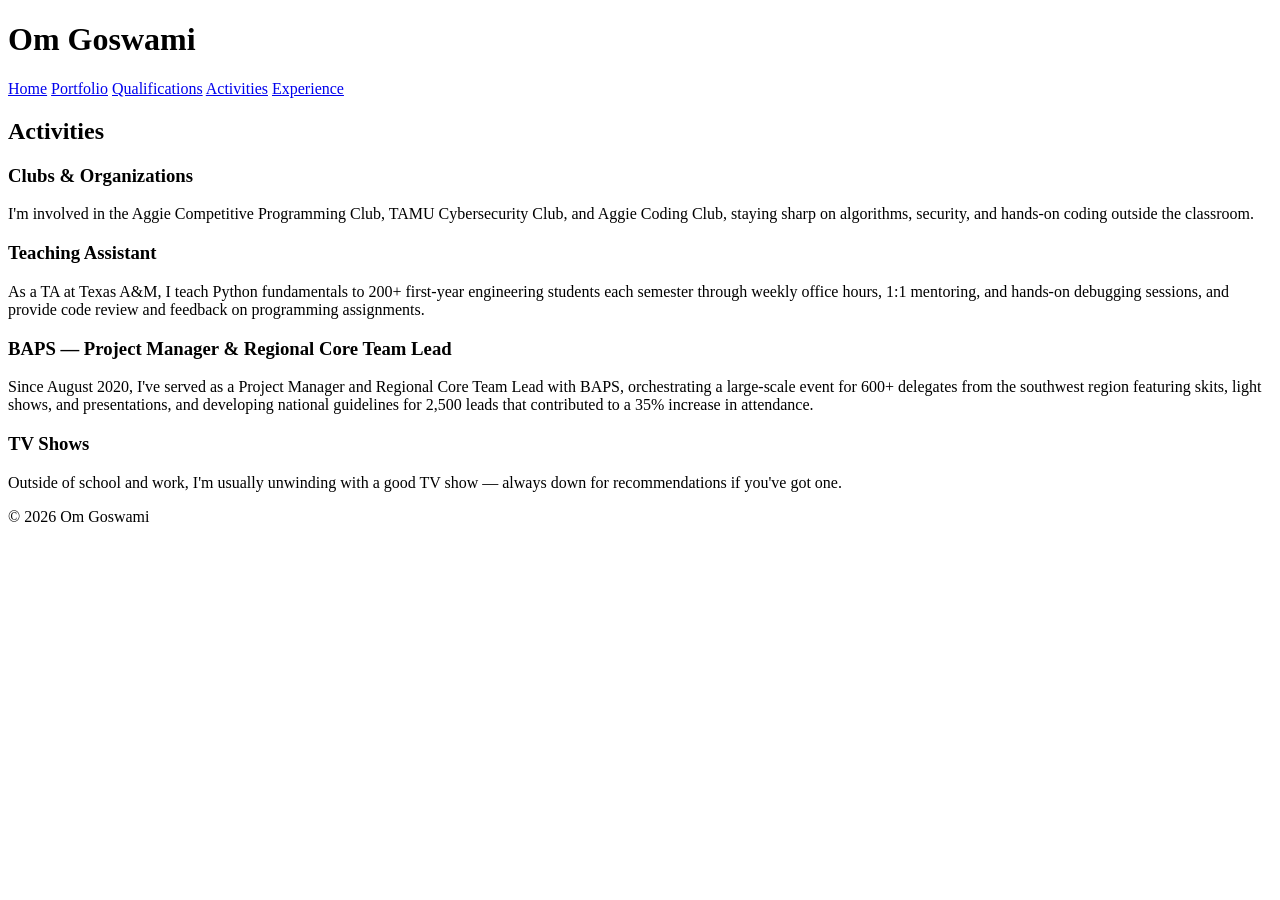
==== activities.html @ fc03dbe0 "Have added the structure and finished up the HTML file for all the pages except for the GenAI page." ====
<!DOCTYPE html>
<html>
<head>
<link rel="stylesheet" href="style1.css">
<meta charset="UTF-8">
<title>Om Goswami</title>
</head>
<body>

<h1>Om Goswami</h1>

<a href="index.html">Home</a>
<a href="portfolio.html">Portfolio</a>
<a href="qualifications.html">Qualifications</a>
<a href="activities.html">Activities</a>
<a href="sandbox.html">Experience</a>

<h2>Activities</h2>

<h3>Clubs & Organizations</h3>
<p>I'm involved in the Aggie Competitive Programming Club, TAMU Cybersecurity Club, and Aggie Coding Club, staying sharp on algorithms, security, and hands-on coding outside the classroom.</p>

<h3>Teaching Assistant</h3>
<p>As a TA at Texas A&M, I teach Python fundamentals to 200+ first-year engineering students each semester through weekly office hours, 1:1 mentoring, and hands-on debugging sessions, and provide code review and feedback on programming assignments.</p>

<h3>BAPS — Project Manager & Regional Core Team Lead</h3>
<p>Since August 2020, I've served as a Project Manager and Regional Core Team Lead with BAPS, orchestrating a large-scale event for 600+ delegates from the southwest region featuring skits, light shows, and presentations, and developing national guidelines for 2,500 leads that contributed to a 35% increase in attendance.</p>

<h3>TV Shows</h3>
<p>Outside of school and work, I'm usually unwinding with a good TV show — always down for recommendations if you've got one.</p>

<p>&copy; 2026 Om Goswami</p>

</body>
</html>
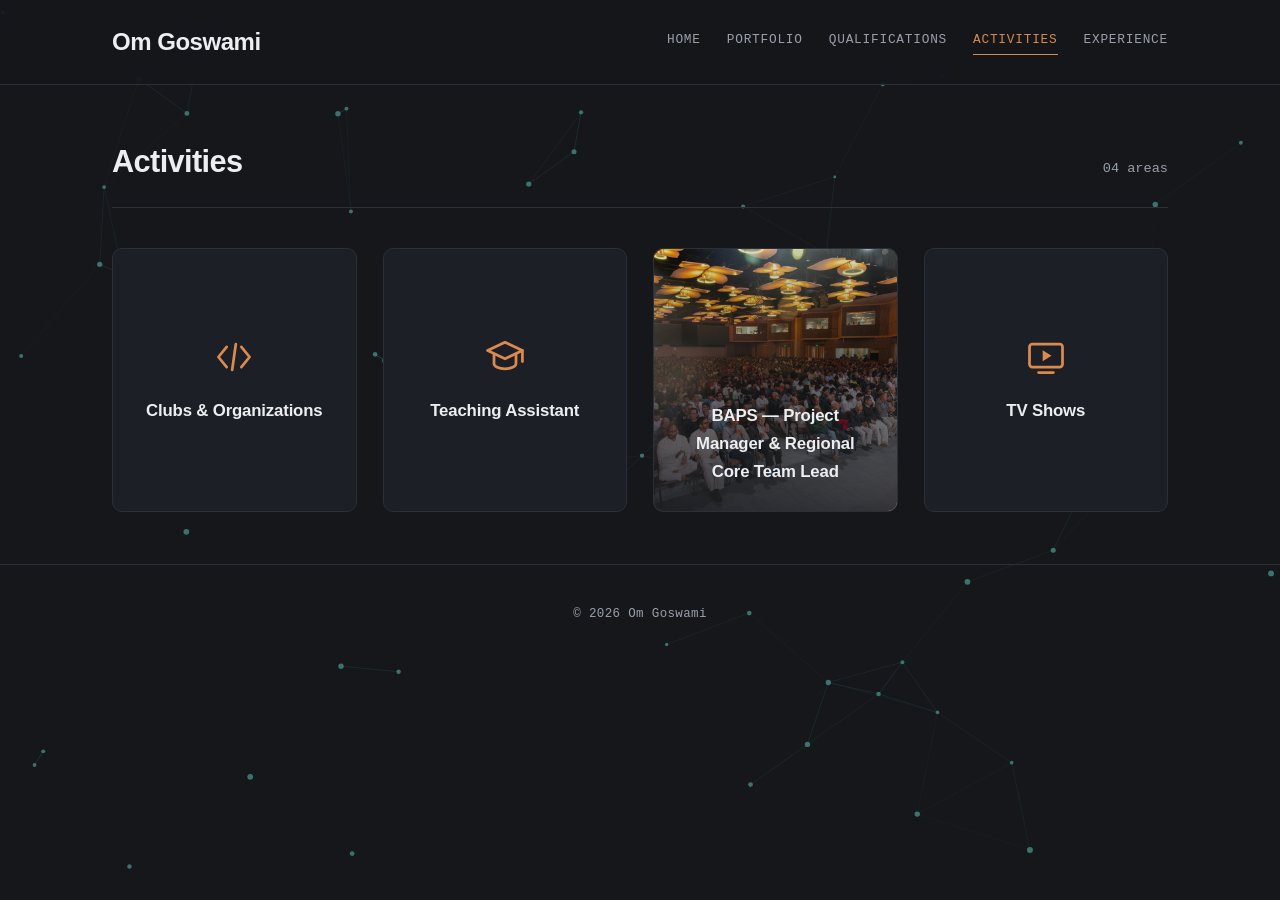
==== commit 75519ccc: "Added the css styling for all the pages and I also updated the HTML files for the pages. I have also" ====
--- a/activities.html
+++ b/activities.html
@@ -1,35 +1,218 @@
 <!DOCTYPE html>
-<html>
+<html lang="en">
 <head>
+<meta charset="UTF-8">
+<meta name="viewport" content="width=device-width, initial-scale=1.0">
 <link rel="stylesheet" href="style1.css">
-<meta charset="UTF-8">
-<title>Om Goswami</title>
+<title>Om Goswami - Activities</title>
 </head>
 <body>
 
-<h1>Om Goswami</h1>
-
-<a href="index.html">Home</a>
-<a href="portfolio.html">Portfolio</a>
-<a href="qualifications.html">Qualifications</a>
-<a href="activities.html">Activities</a>
-<a href="sandbox.html">Experience</a>
-
-<h2>Activities</h2>
-
-<h3>Clubs & Organizations</h3>
-<p>I'm involved in the Aggie Competitive Programming Club, TAMU Cybersecurity Club, and Aggie Coding Club, staying sharp on algorithms, security, and hands-on coding outside the classroom.</p>
-
-<h3>Teaching Assistant</h3>
-<p>As a TA at Texas A&M, I teach Python fundamentals to 200+ first-year engineering students each semester through weekly office hours, 1:1 mentoring, and hands-on debugging sessions, and provide code review and feedback on programming assignments.</p>
-
-<h3>BAPS — Project Manager & Regional Core Team Lead</h3>
-<p>Since August 2020, I've served as a Project Manager and Regional Core Team Lead with BAPS, orchestrating a large-scale event for 600+ delegates from the southwest region featuring skits, light shows, and presentations, and developing national guidelines for 2,500 leads that contributed to a 35% increase in attendance.</p>
-
-<h3>TV Shows</h3>
-<p>Outside of school and work, I'm usually unwinding with a good TV show — always down for recommendations if you've got one.</p>
-
-<p>&copy; 2026 Om Goswami</p>
+<canvas id="bg-canvas"></canvas>
+
+<header class="site-header">
+    <div class="page-wrap">
+        <h1 class="site-title">Om Goswami</h1>
+        <nav class="site-nav">
+            <a href="index.html">Home</a>
+            <a href="portfolio.html">Portfolio</a>
+            <a href="qualifications.html">Qualifications</a>
+            <a href="activities.html" class="active">Activities</a>
+            <a href="sandbox.html">Experience</a>
+        </nav>
+    </div>
+</header>
+
+<main class="page-wrap">
+
+    <section class="section">
+        <div class="section-heading">
+            <h2 class="section-title">Activities</h2>
+            <span class="section-count">04 areas</span>
+        </div>
+        <div class="card-grid">
+
+            <div class="flip-card">
+                <div class="flip-card-inner">
+                    <div class="flip-face flip-front">
+                        <svg class="card-icon" viewBox="0 0 24 24" fill="none" stroke="currentColor" stroke-width="1.5" stroke-linecap="round" stroke-linejoin="round">
+                            <path d="M8 6.5L3.5 12 8 17.5"></path>
+                            <path d="M16 6.5L20.5 12 16 17.5"></path>
+                            <path d="M13 5l-2 14"></path>
+                        </svg>
+                        <h3 class="card-title">Clubs &amp; Organizations</h3>
+                    </div>
+                    <div class="flip-face flip-back">
+                        <div>
+                            <h3 class="card-title">Clubs &amp; Organizations</h3>
+                            <p class="card-desc">I'm involved in the Aggie Competitive Programming Club, TAMU Cybersecurity Club, and Aggie Coding Club, staying sharp on algorithms, security, and hands-on coding outside the classroom.</p>
+                        </div>
+                    </div>
+                </div>
+            </div>
+
+            <div class="flip-card">
+                <div class="flip-card-inner">
+                    <div class="flip-face flip-front">
+                        <svg class="card-icon" viewBox="0 0 24 24" fill="none" stroke="currentColor" stroke-width="1.5" stroke-linecap="round" stroke-linejoin="round">
+                            <path d="M12 4L2.5 8.5 12 13l9.5-4.5z"></path>
+                            <path d="M6 10.7v5c0 1.4 2.7 2.8 6 2.8s6-1.4 6-2.8v-5"></path>
+                            <path d="M21.5 8.5v6"></path>
+                        </svg>
+                        <h3 class="card-title">Teaching Assistant</h3>
+                    </div>
+                    <div class="flip-face flip-back">
+                        <div>
+                            <h3 class="card-title">Teaching Assistant</h3>
+                            <p class="card-desc">As a TA at Texas A&amp;M, I teach Python fundamentals to 200+ first-year engineering students each semester through weekly office hours, 1:1 mentoring, and hands-on debugging sessions, and provide code review and feedback on programming assignments.</p>
+                        </div>
+                    </div>
+                </div>
+            </div>
+
+            <div class="flip-card">
+                <div class="flip-card-inner">
+                    <div class="flip-face flip-front has-photo">
+                        <img class="card-photo" src="mandir.jpg" alt="BAPS event">
+                        <div class="card-photo-overlay"></div>
+                        <h3 class="card-title">BAPS &mdash; Project Manager &amp; Regional Core Team Lead</h3>
+                    </div>
+                    <div class="flip-face flip-back">
+                        <div>
+                            <h3 class="card-title">BAPS</h3>
+                            <p class="card-desc">Since August 2020, I've served as a Project Manager and Regional Core Team Lead with BAPS, orchestrating a large-scale event for 600+ delegates from the southwest region featuring skits, light shows, and presentations, and developing national guidelines for 2,500 leads that contributed to a 35% increase in attendance.</p>
+                        </div>
+                        <div class="card-links">
+                            <a class="card-link" href="https://www.baps.org" target="_blank" rel="noopener">Learn More</a>
+                        </div>
+                    </div>
+                </div>
+            </div>
+
+            <div class="flip-card">
+                <div class="flip-card-inner">
+                    <div class="flip-face flip-front">
+                        <svg class="card-icon" viewBox="0 0 24 24" fill="none" stroke="currentColor" stroke-width="1.5" stroke-linecap="round" stroke-linejoin="round">
+                            <rect x="3" y="5" width="18" height="12.5" rx="1.5"></rect>
+                            <path d="M10.2 8.3l4.8 3-4.8 3z" fill="currentColor" stroke="none"></path>
+                            <path d="M8 20.5h8"></path>
+                        </svg>
+                        <h3 class="card-title">TV Shows</h3>
+                    </div>
+                    <div class="flip-face flip-back">
+                        <div>
+                            <h3 class="card-title">TV Shows</h3>
+                            <p class="card-desc">Outside of school and work, I'm usually unwinding with a good TV show &mdash; always down for recommendations if you've got one.</p>
+                        </div>
+                    </div>
+                </div>
+            </div>
+
+        </div>
+    </section>
+
+</main>
+
+<footer class="site-footer">
+    <p>&copy; 2026 Om Goswami</p>
+</footer>
+
+<script>
+(function () {
+    var reduceMotion = window.matchMedia("(prefers-reduced-motion: reduce)").matches;
+    var canvas = document.getElementById("bg-canvas");
+    if (!canvas || !canvas.getContext) return;
+    var ctx = canvas.getContext("2d");
+    var width, height, nodes = [];
+    var mouse = { x: null, y: null };
+
+    function resize() {
+        width = canvas.width = window.innerWidth;
+        height = canvas.height = window.innerHeight;
+    }
+
+    function initNodes() {
+        var count = Math.min(85, Math.max(34, Math.floor((width * height) / 20000)));
+        nodes = [];
+        for (var i = 0; i < count; i++) {
+            nodes.push({
+                x: Math.random() * width,
+                y: Math.random() * height,
+                vx: (Math.random() - 0.5) * 0.12,
+                vy: (Math.random() - 0.5) * 0.12,
+                r: 1.4 + Math.random() * 1.6
+            });
+        }
+    }
+
+    function step() {
+        ctx.clearRect(0, 0, width, height);
+
+        for (var i = 0; i < nodes.length; i++) {
+            var n = nodes[i];
+            n.x += n.vx;
+            n.y += n.vy;
+            if (n.x < 0 || n.x > width) n.vx *= -1;
+            if (n.y < 0 || n.y > height) n.vy *= -1;
+
+            for (var j = i + 1; j < nodes.length; j++) {
+                var m = nodes[j];
+                var dx = n.x - m.x, dy = n.y - m.y;
+                var dist = Math.sqrt(dx * dx + dy * dy);
+                if (dist < 150) {
+                    ctx.strokeStyle = "rgba(79, 163, 154, " + (0.2 * (1 - dist / 150)) + ")";
+                    ctx.lineWidth = 1;
+                    ctx.beginPath();
+                    ctx.moveTo(n.x, n.y);
+                    ctx.lineTo(m.x, m.y);
+                    ctx.stroke();
+                }
+            }
+
+            if (mouse.x !== null) {
+                var mdx = n.x - mouse.x, mdy = n.y - mouse.y;
+                var mdist = Math.sqrt(mdx * mdx + mdy * mdy);
+                if (mdist < 170) {
+                    ctx.strokeStyle = "rgba(217, 138, 79, " + (0.32 * (1 - mdist / 170)) + ")";
+                    ctx.lineWidth = 1;
+                    ctx.beginPath();
+                    ctx.moveTo(n.x, n.y);
+                    ctx.lineTo(mouse.x, mouse.y);
+                    ctx.stroke();
+                }
+            }
+
+            ctx.fillStyle = "rgba(79, 163, 154, 0.65)";
+            ctx.beginPath();
+            ctx.arc(n.x, n.y, n.r, 0, Math.PI * 2);
+            ctx.fill();
+        }
+
+        if (!reduceMotion) {
+            requestAnimationFrame(step);
+        }
+    }
+
+    window.addEventListener("resize", function () {
+        resize();
+        initNodes();
+    });
+
+    window.addEventListener("mousemove", function (e) {
+        mouse.x = e.clientX;
+        mouse.y = e.clientY;
+    });
+
+    window.addEventListener("mouseleave", function () {
+        mouse.x = null;
+        mouse.y = null;
+    });
+
+    resize();
+    initNodes();
+    step();
+})();
+</script>
 
 </body>
-</html>+</html>
--- a/style1.css
+++ b/style1.css
@@ -0,0 +1,516 @@
+/* ===================================================================
+   Om Goswami — Personal Website
+   Style 1: graphite + copper, technical/engineering voice
+   =================================================================== */
+
+* {
+    box-sizing: border-box;
+}
+
+html {
+    scroll-behavior: smooth;
+}
+
+:root {
+    --bg: #15171b;
+    --surface: #1c1f25;
+    --surface-2: #23272f;
+    --ink: #edeef1;
+    --ink-muted: #9aa0ab;
+    --accent: #d98a4f;
+    --accent-ink: #1c1005;
+    --accent-2: #4fa39a;
+    --border: #2b2f37;
+
+    --font-body: -apple-system, BlinkMacSystemFont, "Segoe UI", Roboto, Helvetica, Arial, sans-serif;
+    --font-mono: ui-monospace, "SF Mono", "SFMono-Regular", Consolas, "Liberation Mono", Menlo, monospace;
+
+    --ease-out-expo: cubic-bezier(0.16, 1, 0.3, 1);
+}
+
+body {
+    margin: 0;
+    padding: 0;
+    background-color: var(--bg);
+    color: var(--ink);
+    font-family: var(--font-body);
+    line-height: 1.65;
+}
+
+a {
+    color: var(--accent);
+    text-decoration: none;
+}
+
+a:hover {
+    text-decoration: underline;
+}
+
+img {
+    max-width: 100%;
+    display: block;
+}
+
+/* ---------- Background canvas host ---------- */
+
+#bg-canvas {
+    position: fixed;
+    inset: 0;
+    z-index: -1;
+    pointer-events: none;
+}
+
+/* ---------- Layout shell ---------- */
+
+.page-wrap {
+    max-width: 1120px;
+    margin: 0 auto;
+    padding: 0 32px;
+}
+
+.divider {
+    border: none;
+    border-top: 1px solid var(--border);
+    margin: 0;
+}
+
+/* ---------- Header / Navigation ---------- */
+
+.site-header {
+    background-color: rgba(21, 23, 27, 0.82);
+    backdrop-filter: blur(10px);
+    border-bottom: 1px solid var(--border);
+    position: sticky;
+    top: 0;
+    z-index: 10;
+}
+
+.site-header .page-wrap {
+    display: flex;
+    align-items: center;
+    justify-content: space-between;
+    flex-wrap: wrap;
+    padding-top: 22px;
+    padding-bottom: 22px;
+    gap: 16px;
+}
+
+.site-title {
+    margin: 0;
+    font-size: 1.5rem;
+    letter-spacing: -0.02em;
+    font-weight: 700;
+}
+
+.site-nav {
+    display: flex;
+    gap: 26px;
+    flex-wrap: wrap;
+}
+
+.site-nav a {
+    color: var(--ink-muted);
+    font-family: var(--font-mono);
+    font-weight: 500;
+    font-size: 0.8rem;
+    text-transform: uppercase;
+    letter-spacing: 0.06em;
+    padding-bottom: 4px;
+    border-bottom: 1px solid transparent;
+}
+
+.site-nav a:hover {
+    text-decoration: none;
+    color: var(--ink);
+    border-bottom-color: var(--accent);
+}
+
+.site-nav a.active {
+    color: var(--accent);
+    border-bottom-color: var(--accent);
+}
+
+/* ---------- Hero (landing page) ---------- */
+
+.hero {
+    display: grid;
+    grid-template-columns: 300px 1fr;
+    gap: 56px;
+    align-items: center;
+    padding: 64px 0 56px;
+}
+
+.hero-photo-frame {
+    position: relative;
+    width: 100%;
+}
+
+.hero-photo-frame::before {
+    content: "";
+    position: absolute;
+    top: 16px;
+    left: 16px;
+    width: 100%;
+    height: 100%;
+    background-color: var(--accent);
+    z-index: 0;
+}
+
+.hero-photo {
+    position: relative;
+    z-index: 1;
+    width: 100%;
+    aspect-ratio: 4 / 5;
+    object-fit: cover;
+    border: 1px solid var(--border);
+    filter: grayscale(35%) contrast(1.05);
+}
+
+.hero-intro p.eyebrow {
+    font-family: var(--font-mono);
+    color: var(--accent);
+    font-size: 0.8rem;
+    letter-spacing: 0.08em;
+    text-transform: uppercase;
+    margin: 0 0 10px;
+}
+
+.hero-intro h2 {
+    margin: 0 0 20px;
+    font-size: clamp(1.8rem, 2.6vw, 2.4rem);
+    letter-spacing: -0.02em;
+}
+
+.hero-intro p {
+    font-size: 1.05rem;
+    color: var(--ink-muted);
+    max-width: 62ch;
+}
+
+.hero-intro strong {
+    color: var(--ink);
+}
+
+.btn {
+    display: inline-block;
+    margin-top: 8px;
+    padding: 11px 24px;
+    background-color: var(--accent);
+    color: var(--accent-ink);
+    font-weight: 700;
+    letter-spacing: 0.01em;
+    border: 1px solid var(--accent);
+    border-radius: 3px;
+    transition: transform 0.25s var(--ease-out-expo), background-color 0.25s ease;
+}
+
+.btn:hover {
+    background-color: #e6a06a;
+    text-decoration: none;
+    transform: translateY(-2px);
+}
+
+.hero-actions {
+    display: flex;
+    align-items: center;
+    gap: 20px;
+    flex-wrap: wrap;
+    margin-top: 8px;
+}
+
+.hero-actions .btn {
+    margin-top: 0;
+}
+
+.social-links {
+    display: flex;
+    gap: 14px;
+}
+
+.social-link {
+    display: flex;
+    align-items: center;
+    justify-content: center;
+    width: 40px;
+    height: 40px;
+    border: 1px solid var(--border);
+    border-radius: 3px;
+    color: var(--ink-muted);
+    transition: color 0.2s ease, border-color 0.2s ease, transform 0.25s var(--ease-out-expo);
+}
+
+.social-link svg {
+    width: 19px;
+    height: 19px;
+}
+
+.social-link:hover {
+    color: var(--accent);
+    border-color: var(--accent);
+    text-decoration: none;
+    transform: translateY(-2px);
+}
+
+/* ---------- Section titles ---------- */
+
+.section {
+    padding: 52px 0;
+}
+
+.section-heading {
+    display: flex;
+    align-items: baseline;
+    justify-content: space-between;
+    flex-wrap: wrap;
+    gap: 12px;
+    margin-bottom: 40px;
+    border-bottom: 1px solid var(--border);
+    padding-bottom: 20px;
+}
+
+.section-title {
+    margin: 0;
+    font-size: clamp(1.6rem, 2.4vw, 2.1rem);
+    letter-spacing: -0.02em;
+}
+
+.section-count {
+    font-family: var(--font-mono);
+    color: var(--ink-muted);
+    font-size: 0.85rem;
+}
+
+/* ---------- Flip cards ---------- */
+
+.card-grid {
+    display: grid;
+    grid-template-columns: repeat(auto-fit, minmax(230px, 1fr));
+    gap: 26px;
+}
+
+.flip-card {
+    aspect-ratio: 1 / 1.08;
+    perspective: 1400px;
+}
+
+.flip-card-inner {
+    position: relative;
+    width: 100%;
+    height: 100%;
+    transform-style: preserve-3d;
+    transition: transform 0.7s var(--ease-out-expo);
+}
+
+.flip-card:hover .flip-card-inner,
+.flip-card:focus-within .flip-card-inner {
+    transform: rotateY(180deg);
+}
+
+.flip-face {
+    position: absolute;
+    inset: 0;
+    backface-visibility: hidden;
+    border: 1px solid var(--border);
+    border-radius: 10px;
+    padding: 26px;
+    display: flex;
+    flex-direction: column;
+    overflow: hidden;
+}
+
+.flip-front {
+    background-color: var(--surface);
+    align-items: center;
+    justify-content: center;
+    text-align: center;
+    gap: 18px;
+}
+
+.flip-front .card-icon {
+    width: 44px;
+    height: 44px;
+    color: var(--accent);
+    flex-shrink: 0;
+}
+
+.flip-front .card-photo {
+    position: absolute;
+    inset: 0;
+    width: 100%;
+    height: 100%;
+    object-fit: cover;
+    z-index: 0;
+}
+
+.flip-front .card-photo + .card-photo-overlay {
+    position: absolute;
+    inset: 0;
+    background: linear-gradient(180deg, rgba(21, 23, 27, 0.15) 0%, rgba(21, 23, 27, 0.85) 100%);
+    z-index: 1;
+}
+
+.flip-front.has-photo .card-title {
+    position: relative;
+    z-index: 2;
+    margin-top: auto;
+}
+
+.flip-front .card-title {
+    margin: 0;
+    font-size: 1.05rem;
+    letter-spacing: -0.01em;
+}
+
+.flip-back {
+    background-color: var(--surface-2);
+    transform: rotateY(180deg);
+    justify-content: space-between;
+    gap: 14px;
+}
+
+.flip-back > div:first-child {
+    display: contents;
+}
+
+.flip-back .card-title {
+    margin: 0;
+    font-size: 1rem;
+    letter-spacing: -0.01em;
+    color: var(--accent);
+    flex-shrink: 0;
+}
+
+.flip-back .card-desc {
+    margin: 0;
+    font-size: 0.86rem;
+    color: var(--ink-muted);
+    overflow-y: auto;
+    flex: 1 1 auto;
+    min-height: 0;
+}
+
+.flip-back .card-links {
+    display: flex;
+    gap: 10px;
+    flex-wrap: wrap;
+    flex-shrink: 0;
+}
+
+.card-link {
+    font-family: var(--font-mono);
+    font-size: 0.78rem;
+    font-weight: 600;
+    border: 1px solid var(--accent);
+    color: var(--accent);
+    padding: 6px 12px;
+    border-radius: 3px;
+    letter-spacing: 0.02em;
+}
+
+.card-link:hover {
+    background-color: var(--accent);
+    color: var(--accent-ink);
+    text-decoration: none;
+}
+
+.card-hint {
+    font-family: var(--font-mono);
+    font-size: 0.7rem;
+    color: var(--ink-muted);
+    letter-spacing: 0.04em;
+    text-transform: uppercase;
+    opacity: 0.75;
+}
+
+@media (prefers-reduced-motion: reduce) {
+    .flip-card-inner {
+        transition: none;
+    }
+}
+
+/* ---------- Qualifications page ---------- */
+
+.qual-grid {
+    display: grid;
+    grid-template-columns: 1.1fr 0.9fr;
+    gap: 30px;
+    align-items: start;
+}
+
+.qual-resume {
+    border: 1px solid var(--border);
+    background-color: var(--surface);
+    padding: 14px;
+    border-radius: 8px;
+}
+
+.qual-resume iframe {
+    width: 100%;
+    height: 640px;
+    border: none;
+    border-radius: 4px;
+}
+
+.qual-box {
+    background-color: var(--surface);
+    border: 1px solid var(--border);
+    border-radius: 8px;
+    padding: 26px;
+    margin-bottom: 26px;
+}
+
+.qual-box h3 {
+    margin-top: 0;
+    letter-spacing: -0.01em;
+}
+
+.qual-box ul {
+    margin: 0;
+    padding-left: 20px;
+    color: var(--ink-muted);
+}
+
+.qual-box li {
+    margin-bottom: 10px;
+}
+
+.qual-box li strong {
+    color: var(--ink);
+}
+
+.qual-box p {
+    color: var(--ink-muted);
+}
+
+/* ---------- Footer ---------- */
+
+.site-footer {
+    border-top: 1px solid var(--border);
+    padding: 26px 0;
+    text-align: center;
+    font-family: var(--font-mono);
+    font-size: 0.78rem;
+    color: var(--ink-muted);
+    letter-spacing: 0.03em;
+}
+
+/* ---------- Responsive ---------- */
+
+@media (max-width: 760px) {
+    .hero {
+        grid-template-columns: 1fr;
+    }
+
+    .hero-photo-frame {
+        max-width: 260px;
+    }
+
+    .qual-grid {
+        grid-template-columns: 1fr;
+    }
+
+    .site-header .page-wrap {
+        flex-direction: column;
+        align-items: flex-start;
+    }
+}
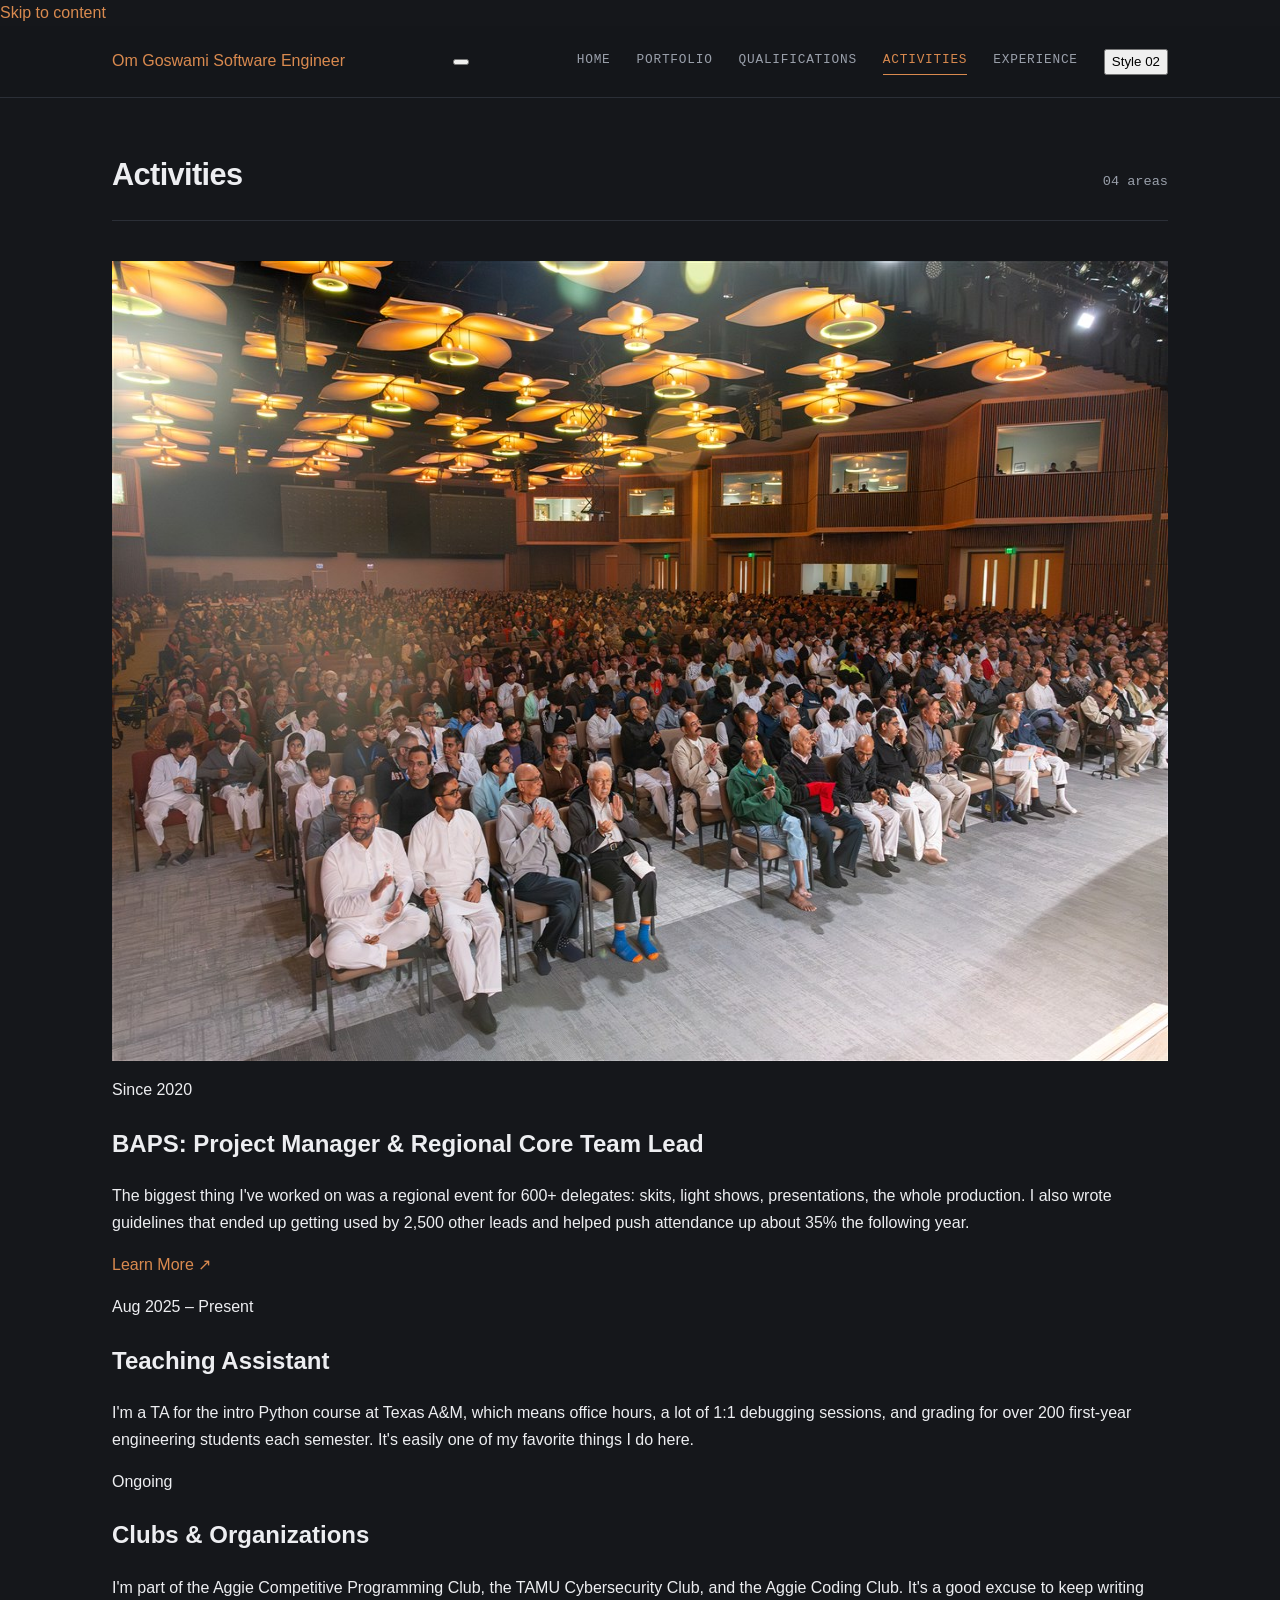
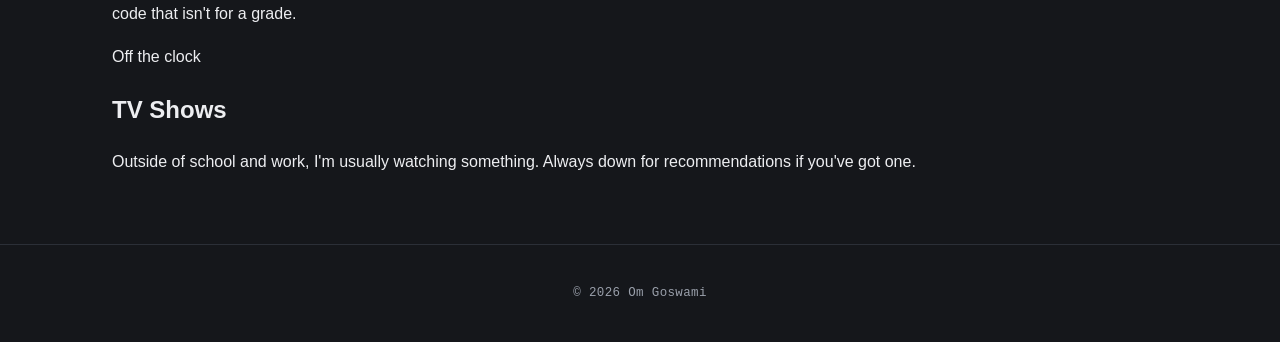
==== commit fecf9d35: "Made necessary changes to the frontend of the website to make it look more neat and clean. It was li" ====
--- a/activities.html
+++ b/activities.html
@@ -3,110 +3,81 @@
 <head>
 <meta charset="UTF-8">
 <meta name="viewport" content="width=device-width, initial-scale=1.0">
-<link rel="stylesheet" href="style1.css">
-<title>Om Goswami - Activities</title>
+<meta name="description" content="Om Goswami's activities outside of coursework: student organizations, teaching, community leadership with BAPS, and personal interests.">
+<link rel="icon" href="data:image/svg+xml,%3Csvg xmlns='http://www.w3.org/2000/svg' viewBox='0 0 100 100'%3E%3Crect width='100' height='100' rx='18' fill='%23d9824a'/%3E%3Ctext x='50' y='69' font-family='Georgia, serif' font-size='58' font-weight='700' fill='%23241f18' text-anchor='middle'%3EO%3C/text%3E%3C/svg%3E">
+<link rel="preconnect" href="https://fonts.googleapis.com">
+<link rel="preconnect" href="https://fonts.gstatic.com" crossorigin>
+<link href="https://fonts.googleapis.com/css2?family=Archivo:wght@400;500;600;700;800&amp;family=Spectral:ital,wght@0,400;0,500;0,600;0,700;1,400;1,500&amp;display=swap" rel="stylesheet">
+<link id="page-style" rel="stylesheet" href="style1.css">
+<script src="assets/style-init.js"></script>
+<title>Om Goswami &middot; Activities</title>
 </head>
 <body>
 
-<canvas id="bg-canvas"></canvas>
+<a class="skip-link" href="#main">Skip to content</a>
 
 <header class="site-header">
-    <div class="page-wrap">
-        <h1 class="site-title">Om Goswami</h1>
-        <nav class="site-nav">
+    <div class="page-wrap header-row">
+        <a class="site-mark" href="index.html">
+            <span class="site-mark-name">Om Goswami</span>
+            <span class="site-mark-role">Software Engineer</span>
+        </a>
+        <button class="nav-toggle" type="button" aria-expanded="false" aria-controls="site-nav" aria-label="Toggle navigation">
+            <span></span><span></span><span></span>
+        </button>
+        <nav class="site-nav" id="site-nav">
             <a href="index.html">Home</a>
             <a href="portfolio.html">Portfolio</a>
             <a href="qualifications.html">Qualifications</a>
-            <a href="activities.html" class="active">Activities</a>
+            <a href="activities.html" class="active" aria-current="page">Activities</a>
             <a href="sandbox.html">Experience</a>
+            <button id="styleToggle" class="style-toggle" type="button" aria-label="Switch visual style">
+                <span class="style-toggle-track"><span class="style-toggle-thumb"></span></span>
+                <span class="style-toggle-label">Style <span id="styleToggleValue">02</span></span>
+            </button>
         </nav>
     </div>
 </header>
 
-<main class="page-wrap">
+<main class="page-wrap" id="main">
 
     <section class="section">
         <div class="section-heading">
-            <h2 class="section-title">Activities</h2>
+            <h1 class="section-title">Activities</h1>
             <span class="section-count">04 areas</span>
         </div>
-        <div class="card-grid">
 
-            <div class="flip-card">
-                <div class="flip-card-inner">
-                    <div class="flip-face flip-front">
-                        <svg class="card-icon" viewBox="0 0 24 24" fill="none" stroke="currentColor" stroke-width="1.5" stroke-linecap="round" stroke-linejoin="round">
-                            <path d="M8 6.5L3.5 12 8 17.5"></path>
-                            <path d="M16 6.5L20.5 12 16 17.5"></path>
-                            <path d="M13 5l-2 14"></path>
-                        </svg>
-                        <h3 class="card-title">Clubs &amp; Organizations</h3>
-                    </div>
-                    <div class="flip-face flip-back">
-                        <div>
-                            <h3 class="card-title">Clubs &amp; Organizations</h3>
-                            <p class="card-desc">I'm involved in the Aggie Competitive Programming Club, TAMU Cybersecurity Club, and Aggie Coding Club, staying sharp on algorithms, security, and hands-on coding outside the classroom.</p>
-                        </div>
-                    </div>
+        <div class="activities-grid">
+
+            <article class="activity activity--feature">
+                <div class="activity-photo-frame">
+                    <img class="activity-photo" src="mandir.jpg" alt="BAPS regional event with delegates gathered for a presentation" width="1200" height="800">
                 </div>
-            </div>
+                <div>
+                    <p class="activity-eyebrow">Since 2020</p>
+                    <h2 class="activity-title">BAPS: Project Manager &amp; Regional Core Team Lead</h2>
+                    <p class="activity-desc">The biggest thing I've worked on was a regional event for 600+ delegates: skits, light shows, presentations, the whole production. I also wrote guidelines that ended up getting used by 2,500 other leads and helped push attendance up about 35% the following year.</p>
+                    <p class="activity-links"><a href="https://www.baps.org" target="_blank" rel="noopener">Learn More &#8599;</a></p>
+                </div>
+            </article>
 
-            <div class="flip-card">
-                <div class="flip-card-inner">
-                    <div class="flip-face flip-front">
-                        <svg class="card-icon" viewBox="0 0 24 24" fill="none" stroke="currentColor" stroke-width="1.5" stroke-linecap="round" stroke-linejoin="round">
-                            <path d="M12 4L2.5 8.5 12 13l9.5-4.5z"></path>
-                            <path d="M6 10.7v5c0 1.4 2.7 2.8 6 2.8s6-1.4 6-2.8v-5"></path>
-                            <path d="M21.5 8.5v6"></path>
-                        </svg>
-                        <h3 class="card-title">Teaching Assistant</h3>
-                    </div>
-                    <div class="flip-face flip-back">
-                        <div>
-                            <h3 class="card-title">Teaching Assistant</h3>
-                            <p class="card-desc">As a TA at Texas A&amp;M, I teach Python fundamentals to 200+ first-year engineering students each semester through weekly office hours, 1:1 mentoring, and hands-on debugging sessions, and provide code review and feedback on programming assignments.</p>
-                        </div>
-                    </div>
-                </div>
-            </div>
+            <article class="activity">
+                <p class="activity-eyebrow">Aug 2025 &ndash; Present</p>
+                <h2 class="activity-title">Teaching Assistant</h2>
+                <p class="activity-desc">I'm a TA for the intro Python course at Texas A&amp;M, which means office hours, a lot of 1:1 debugging sessions, and grading for over 200 first-year engineering students each semester. It's easily one of my favorite things I do here.</p>
+            </article>
 
-            <div class="flip-card">
-                <div class="flip-card-inner">
-                    <div class="flip-face flip-front has-photo">
-                        <img class="card-photo" src="mandir.jpg" alt="BAPS event">
-                        <div class="card-photo-overlay"></div>
-                        <h3 class="card-title">BAPS &mdash; Project Manager &amp; Regional Core Team Lead</h3>
-                    </div>
-                    <div class="flip-face flip-back">
-                        <div>
-                            <h3 class="card-title">BAPS</h3>
-                            <p class="card-desc">Since August 2020, I've served as a Project Manager and Regional Core Team Lead with BAPS, orchestrating a large-scale event for 600+ delegates from the southwest region featuring skits, light shows, and presentations, and developing national guidelines for 2,500 leads that contributed to a 35% increase in attendance.</p>
-                        </div>
-                        <div class="card-links">
-                            <a class="card-link" href="https://www.baps.org" target="_blank" rel="noopener">Learn More</a>
-                        </div>
-                    </div>
-                </div>
-            </div>
+            <article class="activity">
+                <p class="activity-eyebrow">Ongoing</p>
+                <h2 class="activity-title">Clubs &amp; Organizations</h2>
+                <p class="activity-desc">I'm part of the Aggie Competitive Programming Club, the TAMU Cybersecurity Club, and the Aggie Coding Club. It's a good excuse to keep writing code that isn't for a grade.</p>
+            </article>
 
-            <div class="flip-card">
-                <div class="flip-card-inner">
-                    <div class="flip-face flip-front">
-                        <svg class="card-icon" viewBox="0 0 24 24" fill="none" stroke="currentColor" stroke-width="1.5" stroke-linecap="round" stroke-linejoin="round">
-                            <rect x="3" y="5" width="18" height="12.5" rx="1.5"></rect>
-                            <path d="M10.2 8.3l4.8 3-4.8 3z" fill="currentColor" stroke="none"></path>
-                            <path d="M8 20.5h8"></path>
-                        </svg>
-                        <h3 class="card-title">TV Shows</h3>
-                    </div>
-                    <div class="flip-face flip-back">
-                        <div>
-                            <h3 class="card-title">TV Shows</h3>
-                            <p class="card-desc">Outside of school and work, I'm usually unwinding with a good TV show &mdash; always down for recommendations if you've got one.</p>
-                        </div>
-                    </div>
-                </div>
-            </div>
+            <article class="activity activity--minor">
+                <p class="activity-eyebrow">Off the clock</p>
+                <h2 class="activity-title">TV Shows</h2>
+                <p class="activity-desc">Outside of school and work, I'm usually watching something. Always down for recommendations if you've got one.</p>
+            </article>
 
         </div>
     </section>
@@ -114,105 +85,12 @@
 </main>
 
 <footer class="site-footer">
-    <p>&copy; 2026 Om Goswami</p>
+    <div class="page-wrap">
+        <p>&copy; 2026 Om Goswami</p>
+    </div>
 </footer>
 
-<script>
-(function () {
-    var reduceMotion = window.matchMedia("(prefers-reduced-motion: reduce)").matches;
-    var canvas = document.getElementById("bg-canvas");
-    if (!canvas || !canvas.getContext) return;
-    var ctx = canvas.getContext("2d");
-    var width, height, nodes = [];
-    var mouse = { x: null, y: null };
-
-    function resize() {
-        width = canvas.width = window.innerWidth;
-        height = canvas.height = window.innerHeight;
-    }
-
-    function initNodes() {
-        var count = Math.min(85, Math.max(34, Math.floor((width * height) / 20000)));
-        nodes = [];
-        for (var i = 0; i < count; i++) {
-            nodes.push({
-                x: Math.random() * width,
-                y: Math.random() * height,
-                vx: (Math.random() - 0.5) * 0.12,
-                vy: (Math.random() - 0.5) * 0.12,
-                r: 1.4 + Math.random() * 1.6
-            });
-        }
-    }
-
-    function step() {
-        ctx.clearRect(0, 0, width, height);
-
-        for (var i = 0; i < nodes.length; i++) {
-            var n = nodes[i];
-            n.x += n.vx;
-            n.y += n.vy;
-            if (n.x < 0 || n.x > width) n.vx *= -1;
-            if (n.y < 0 || n.y > height) n.vy *= -1;
-
-            for (var j = i + 1; j < nodes.length; j++) {
-                var m = nodes[j];
-                var dx = n.x - m.x, dy = n.y - m.y;
-                var dist = Math.sqrt(dx * dx + dy * dy);
-                if (dist < 150) {
-                    ctx.strokeStyle = "rgba(79, 163, 154, " + (0.2 * (1 - dist / 150)) + ")";
-                    ctx.lineWidth = 1;
-                    ctx.beginPath();
-                    ctx.moveTo(n.x, n.y);
-                    ctx.lineTo(m.x, m.y);
-                    ctx.stroke();
-                }
-            }
-
-            if (mouse.x !== null) {
-                var mdx = n.x - mouse.x, mdy = n.y - mouse.y;
-                var mdist = Math.sqrt(mdx * mdx + mdy * mdy);
-                if (mdist < 170) {
-                    ctx.strokeStyle = "rgba(217, 138, 79, " + (0.32 * (1 - mdist / 170)) + ")";
-                    ctx.lineWidth = 1;
-                    ctx.beginPath();
-                    ctx.moveTo(n.x, n.y);
-                    ctx.lineTo(mouse.x, mouse.y);
-                    ctx.stroke();
-                }
-            }
-
-            ctx.fillStyle = "rgba(79, 163, 154, 0.65)";
-            ctx.beginPath();
-            ctx.arc(n.x, n.y, n.r, 0, Math.PI * 2);
-            ctx.fill();
-        }
-
-        if (!reduceMotion) {
-            requestAnimationFrame(step);
-        }
-    }
-
-    window.addEventListener("resize", function () {
-        resize();
-        initNodes();
-    });
-
-    window.addEventListener("mousemove", function (e) {
-        mouse.x = e.clientX;
-        mouse.y = e.clientY;
-    });
-
-    window.addEventListener("mouseleave", function () {
-        mouse.x = null;
-        mouse.y = null;
-    });
-
-    resize();
-    initNodes();
-    step();
-})();
-</script>
+<script src="assets/site.js" defer></script>
 
 </body>
 </html>
